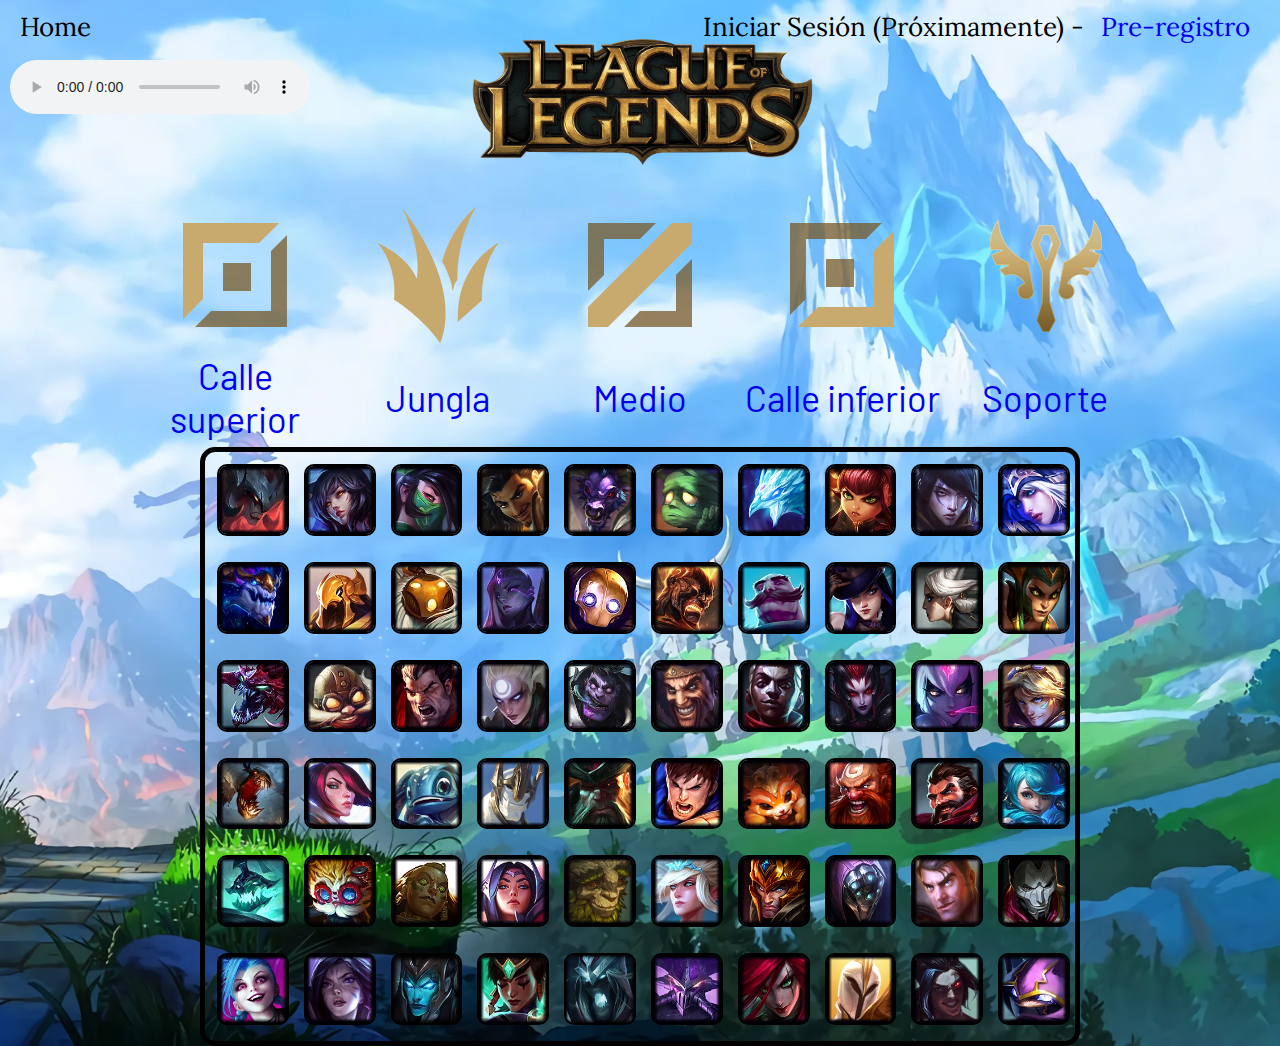
==== index.html @ 8d2fadc5 "first commit" ====
<!DOCTYPE html>
<html lang="en">
<head>
    <meta charset="UTF-8">
    <meta name="viewport" content="width=device-width, initial-scale=1.0">
    <title>Main</title>
    <link rel="stylesheet" type="text/css" href="css/main.css">
</head>
<body>
    <div id="container">
        <div w3-include-html="partweb/header.html"></div>
        <div w3-include-html="partweb/menu.html"></div>
        <script src="/js/include-html.js"></script>           
        <div id="roster_dock">
            <table class="champ">
                <tr>
                    <td class="champion_icon">
                        <img src="image/ChampionIcon/AatroxSquare.webp"alt="Aatrox">
                        <div class="cap">Aatrox</div>
                    </td>
                    <td class="champion_icon">
                        <img src="image/ChampionIcon/AhriSquare.webp" alt="Ahri">
                        <div class="cap">Ahri</div>
                    </td>
                    <td class="champion_icon">
                        <img src="image/ChampionIcon/AkaliSquare.webp" alt="Akali">
                        <div class="cap">Akali</div>
                    </td>
                    <td class="champion_icon">
                        <img src="image/ChampionIcon/AkshanSquare.webp" alt="Akshan">
                        <div class="cap">Akshan</div>
                    </td>
                    <td class="champion_icon">
                        <img src="image/ChampionIcon/AlistarSquare.webp" alt="Alistar">
                        <div class="cap">Alistar</div>
                    </td>
                    <td class="champion_icon">
                        <img src="image/ChampionIcon/AmumuSquare.webp" alt="Amumu">
                        <div class="cap">Amumu</div>
                    </td>
                    <td class="champion_icon">
                        <img src="image/ChampionIcon/AniviaSquare.webp" alt="Anivia">
                        <div class="cap">Anivia</div>
                    </td>
                    <td class="champion_icon">
                        <img src="image/ChampionIcon/AnnieSquare.webp" alt="Annie">
                        <div class="cap">Annie</div>
                    </td>
                    <td class="champion_icon">
                        <img src="image/ChampionIcon/ApheliosSquare.webp" alt="Aphelios">
                        <div class="cap">Aphelios</div>
                    </td>
                    <td class="champion_icon">
                        <img src="image/ChampionIcon/AsheSquare.webp" alt="Ashe">
                        <div class="cap">Ashe</div>
                    </td>
                </tr>
                <tr>
                    <td class="champion_icon">
                        <img src="image/ChampionIcon/Aurelion_SolSquare.webp" alt="Aurelion">
                        <div class="cap">Aurelion</div>
                    </td>
                    <td class="champion_icon">
                        <img src="image/ChampionIcon/AzirSquare.webp" alt="Azir">
                        <div class="cap">Azir</div>
                    </td>
                    <td class="champion_icon">
                        <img src="image/ChampionIcon/BardSquare.webp" alt="Bard">
                        <div class="cap">Bardo</div>
                    </td>
                    <td class="champion_icon"><img src="image/ChampionIcon/BelVethSquare.webp" alt="Belveth">
                        <div class="cap">Bel'veth</div>
                    </td>
                    <td class="champion_icon">
                        <img src="image/ChampionIcon/BlitzcrankSquare.webp" alt="Blitzcrank">
                        <div class="cap">Blitzcrank</div>
                    </td>
                    <td class="champion_icon">
                        <img src="image/ChampionIcon/BrandSquare.webp" alt="">
                        <div class="cap">Brand</div>
                    </td>
                    <td class="champion_icon">
                        <img src="image/ChampionIcon/BraumSquare.webp" alt="Braum">
                        <div class="cap">Braum</div>
                    </td>
                    <td class="champion_icon">
                        <img src="image/ChampionIcon/CaitlynSquare.webp" alt="Caitlyn">
                        <div class="cap">Caitlyn</div>
                    </td>
                    <td class="champion_icon">
                        <img src="image/ChampionIcon/CamilleSquare.webp" alt="Camille">
                        <div class="cap">Camille</div>
                    </td>
                    <td class="champion_icon">
                        <img src="image/ChampionIcon/CassiopeiaSquare.webp" alt="Cassiopeia">
                        <div class="cap">Cassiopeia</div>
                    </td>
                </tr>
                <tr>
                    <td class="champion_icon">
                        <img src="image/ChampionIcon/ChoGathSquare.webp" alt="Chogath">
                        <div class="cap">Cho'gath</div>
                    </td>
                    <td class="champion_icon">
                        <img src="image/ChampionIcon/CorkiSquare.webp" alt="Corki">
                        <div class="cap">Corki</div>
                    </td>
                    <td class="champion_icon">
                        <img src="image/ChampionIcon/DariusSquare.webp" alt="Darius">
                        <div class="cap">Darius</div>
                    </td>
                    <td class="champion_icon">
                        <img src="image/ChampionIcon/DianaSquare.webp" alt="Diana">
                        <div class="cap">Diana</div>
                    </td>
                    <td class="champion_icon">
                        <img src="image/ChampionIcon/Dr._MundoSquare.webp" alt="DrMundo">
                        <div class="cap">Dr.Mundo</div>
                    </td>
                    <td class="champion_icon">
                        <img src="image/ChampionIcon/DravenSquare.webp" alt="Draven">
                        <div class="cap">Draven</div>
                    </td>
                    <td class="champion_icon">
                        <img src="image/ChampionIcon/EkkoSquare.webp" alt="Ekko">
                        <div class="cap">Ekko</div>
                    </td>
                    <td class="champion_icon">
                        <img src="image/ChampionIcon/EliseSquare.webp" alt="Elise">
                        <div class="cap">Elise</div>
                    </td>
                    <td class="champion_icon">
                        <img src="image/ChampionIcon/EvelynnSquare.webp" alt="Evelyn">
                        <div class="cap">Evelyn</div>
                    </td>
                    <td class="champion_icon">
                        <img src="image/ChampionIcon/EzrealSquare.webp" alt="Ezreal">
                        <div class="cap">Ezreal</div>
                    </td>
                </tr>
                <tr>
                    <td class="champion_icon">
                        <img src="image/ChampionIcon/FiddlesticksSquare.webp" alt="Fiddle">
                        <div class="cap">Fiddlestick</div>
                    </td>
                    <td class="champion_icon">
                        <img src="image/ChampionIcon/FioraSquare.webp" alt="Fiora">
                        <div class="cap">Fiora</div>
                    </td>
                    <td class="champion_icon">
                        <img src="image/ChampionIcon/FizzSquare.webp" alt="Fizz">
                        <div class="cap">Fizz</div>
                    </td>
                    <td class="champion_icon">
                        <img src="image/ChampionIcon/GalioSquare.webp" alt="Galio">
                        <div class="cap">Galio</div>
                    </td>
                    <td class="champion_icon">
                        <img src="image/ChampionIcon/GangplankSquare.webp" alt="GP">
                        <div class="cap">Gangplank</div>
                    </td>
                    <td class="champion_icon">
                        <img src="image/ChampionIcon/GarenSquare.webp" alt="Garen">
                        <div class="cap">Garen</div>
                    </td>
                    <td class="champion_icon">
                        <img src="image/ChampionIcon/GnarSquare.webp" alt="Gnar">
                        <div class="cap">Gnar</div>
                    </td>
                    <td class="champion_icon">
                        <img src="image/ChampionIcon/GragasSquare.webp" alt="Gragas">
                        <div class="cap">Gragas</div>
                    </td>
                    <td class="champion_icon">
                        <img src="image/ChampionIcon/GravesSquare.webp" alt="Graves">
                        <div class="cap">Graves</div>
                    </td>
                    <td class="champion_icon">
                        <img src="image/ChampionIcon/GwenSquare.webp" alt="Gwen">
                        <div class="cap">Gwen</div>
                    </td>
                </tr>
                <tr>
                    <td class="champion_icon">
                        <img src="image/ChampionIcon/HecarimSquare.webp" alt="Hecarim">
                        <div class="cap">Hecarim</div>
                    </td>
                    <td class="champion_icon">
                        <img src="image/ChampionIcon/HeimerdingerSquare.webp" alt="Heimerdinger">
                        <div class="cap">Heimerdinger</div>
                    </td>
                    <td class="champion_icon">
                        <img src="image/ChampionIcon/IllaoiSquare.webp" alt="Illaoi">
                        <div class="cap">Illaoi</div>
                    </td>
                    <td class="champion_icon">
                        <img src="image/ChampionIcon/IreliaSquare.webp" alt="Irelia">
                        <div class="cap">Irelia</div>
                    </td>
                    <td class="champion_icon">
                        <img src="image/ChampionIcon/IvernSquare.webp" alt="Ivern">
                        <div class="cap">Ivern</div>
                    </td>
                    <td class="champion_icon">
                        <img src="image/ChampionIcon/JannaSquare.webp" alt="Janna">
                        <div class="cap">Janna</div>
                    </td>
                    <td class="champion_icon">
                        <img src="image/ChampionIcon/Jarvan_IVSquare.webp" alt="Jarvan">
                        <div class="cap">Jarvan</div>
                    </td>
                    <td class="champion_icon">
                        <img src="image/ChampionIcon/JaxSquare.webp" alt="Jax">
                        <div class="cap">Jax</div>
                    </td>
                    <td class="champion_icon">
                        <img src="image/ChampionIcon/JayceSquare.webp" alt="Jayce">
                        <div class="cap">Jayce</div>
                    </td>
                    <td class="champion_icon">
                        <img src="image/ChampionIcon/JhinSquare.webp" alt="Jhin">
                        <div class="cap">Jhin</div>
                    </td>
                </tr>
                <tr>
                    <td class="champion_icon">
                        <img src="image/ChampionIcon/JinxSquare.webp" alt="Jinx">
                        <div class="cap">Jinx</div>
                    </td>
                    <td class="champion_icon">
                        <img src="image/ChampionIcon/KaiSaSquare.webp" alt="Kai'sa">
                        <div class="cap">Kai'sa</div>
                    </td>
                    <td class="champion_icon">
                        <img src="image/ChampionIcon/KalistaSquare.webp" alt="Kalista">
                        <div class="cap">Kalista</div>
                    </td>
                    <td class="champion_icon">
                        <img src="image/ChampionIcon/KarmaSquare.webp" alt="Karma">
                        <div class="cap">Karma</div>
                    </td>
                    <td class="champion_icon">
                        <img src="image/ChampionIcon/KarthusSquare.webp" alt="Karthus">
                        <div class="cap">Karthus</div>
                    </td>
                    <td class="champion_icon">
                        <img src="image/ChampionIcon/KassadinSquare.webp" alt="Kassadin">
                        <div class="cap">Kassadin</div>
                    </td>
                    <td class="champion_icon">
                        <img src="image/ChampionIcon/KatarinaSquare.webp" alt="Katarina">
                        <div class="cap">Katarina</div>
                    </td>
                    <td class="champion_icon">
                        <img src="image/ChampionIcon/KayleSquare.webp" alt="Kayle">
                        <div class="cap">Kayle</div>
                    </td>
                    <td class="champion_icon">
                        <img src="image/ChampionIcon/KaynSquare.webp" alt="Kayn">
                        <div class="cap">Kayn</div>
                    </td>
                    <td class="champion_icon">
                        <img src="image/ChampionIcon/KennenSquare.webp" alt="Kennen">
                        <div class="cap">Kennen</div>
                    </td>
                </tr>
            </table>
        </div> 
    </div>
</body>
</html>
---- css/main.css ----
@import "style.css";
@import "font.css";
@import "header.css";
@import "form.css";
@import "colors.css";
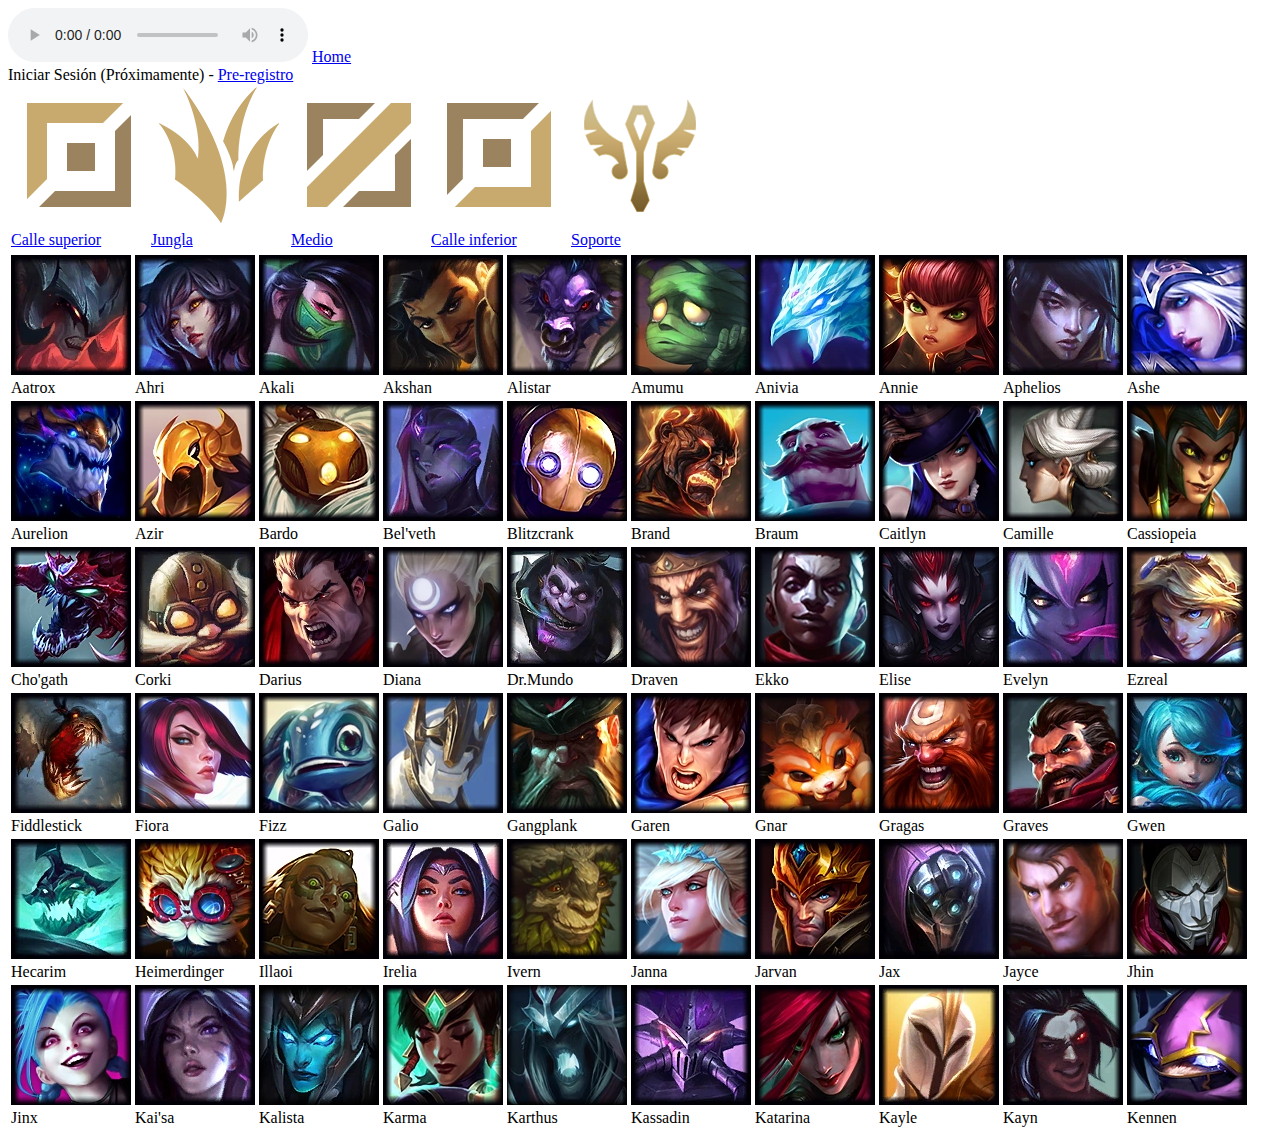
==== commit 491db50c: "third commit" ====
--- a/index.html
+++ b/index.html
@@ -4,12 +4,12 @@
     <meta charset="UTF-8">
     <meta name="viewport" content="width=device-width, initial-scale=1.0">
     <title>Main</title>
-    <link rel="stylesheet" type="text/css" href="css/main.css">
+    <link rel="stylesheet" type="text/css" href=".css/main.css">
 </head>
 <body>
     <div id="container">
-        <div w3-include-html="partweb/header.html"></div>
-        <div w3-include-html="partweb/menu.html"></div>
+        <div w3-include-html="./partweb/header.html"></div>
+        <div w3-include-html="./partweb/menu.html"></div>
         <script src="/js/include-html.js"></script>           
         <div id="roster_dock">
             <table class="champ">
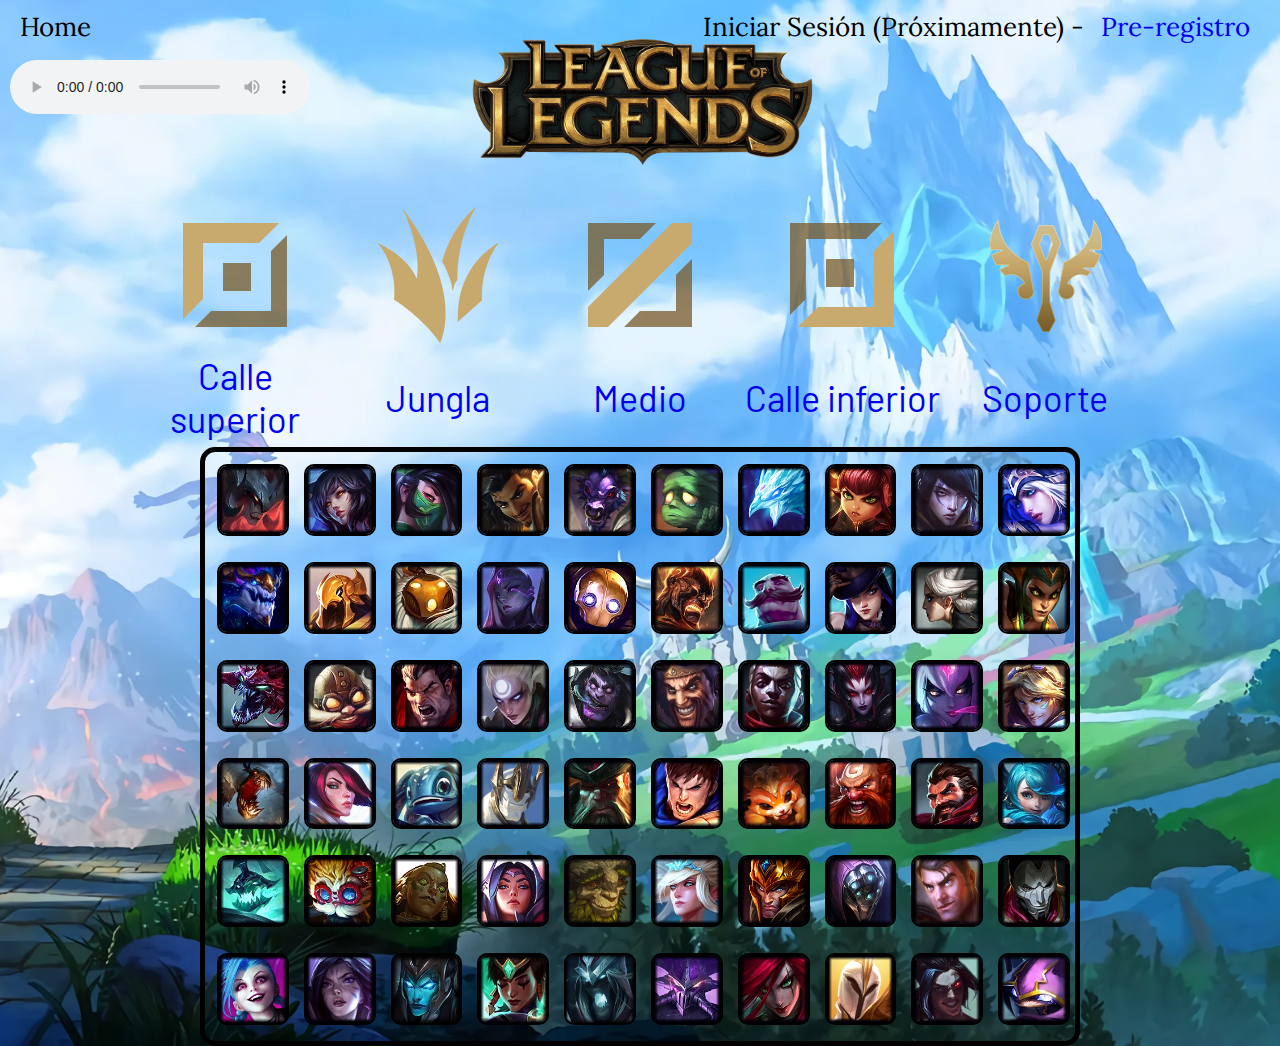
==== commit 3f0e099a: "fourth commit" ====
--- a/index.html
+++ b/index.html
@@ -4,12 +4,12 @@
     <meta charset="UTF-8">
     <meta name="viewport" content="width=device-width, initial-scale=1.0">
     <title>Main</title>
-    <link rel="stylesheet" type="text/css" href=".css/main.css">
+    <link rel="stylesheet" type="text/css" href="css/main.css">
 </head>
 <body>
     <div id="container">
-        <div w3-include-html="./partweb/header.html"></div>
-        <div w3-include-html="./partweb/menu.html"></div>
+        <div w3-include-html="partweb/header.html"></div>
+        <div w3-include-html="partweb/menu.html"></div>
         <script src="/js/include-html.js"></script>           
         <div id="roster_dock">
             <table class="champ">
--- a/css/main.css
+++ b/css/main.css
@@ -0,0 +1,5 @@
+@import "style.css";
+@import "font.css";
+@import "header.css";
+@import "form.css";
+@import "colors.css";